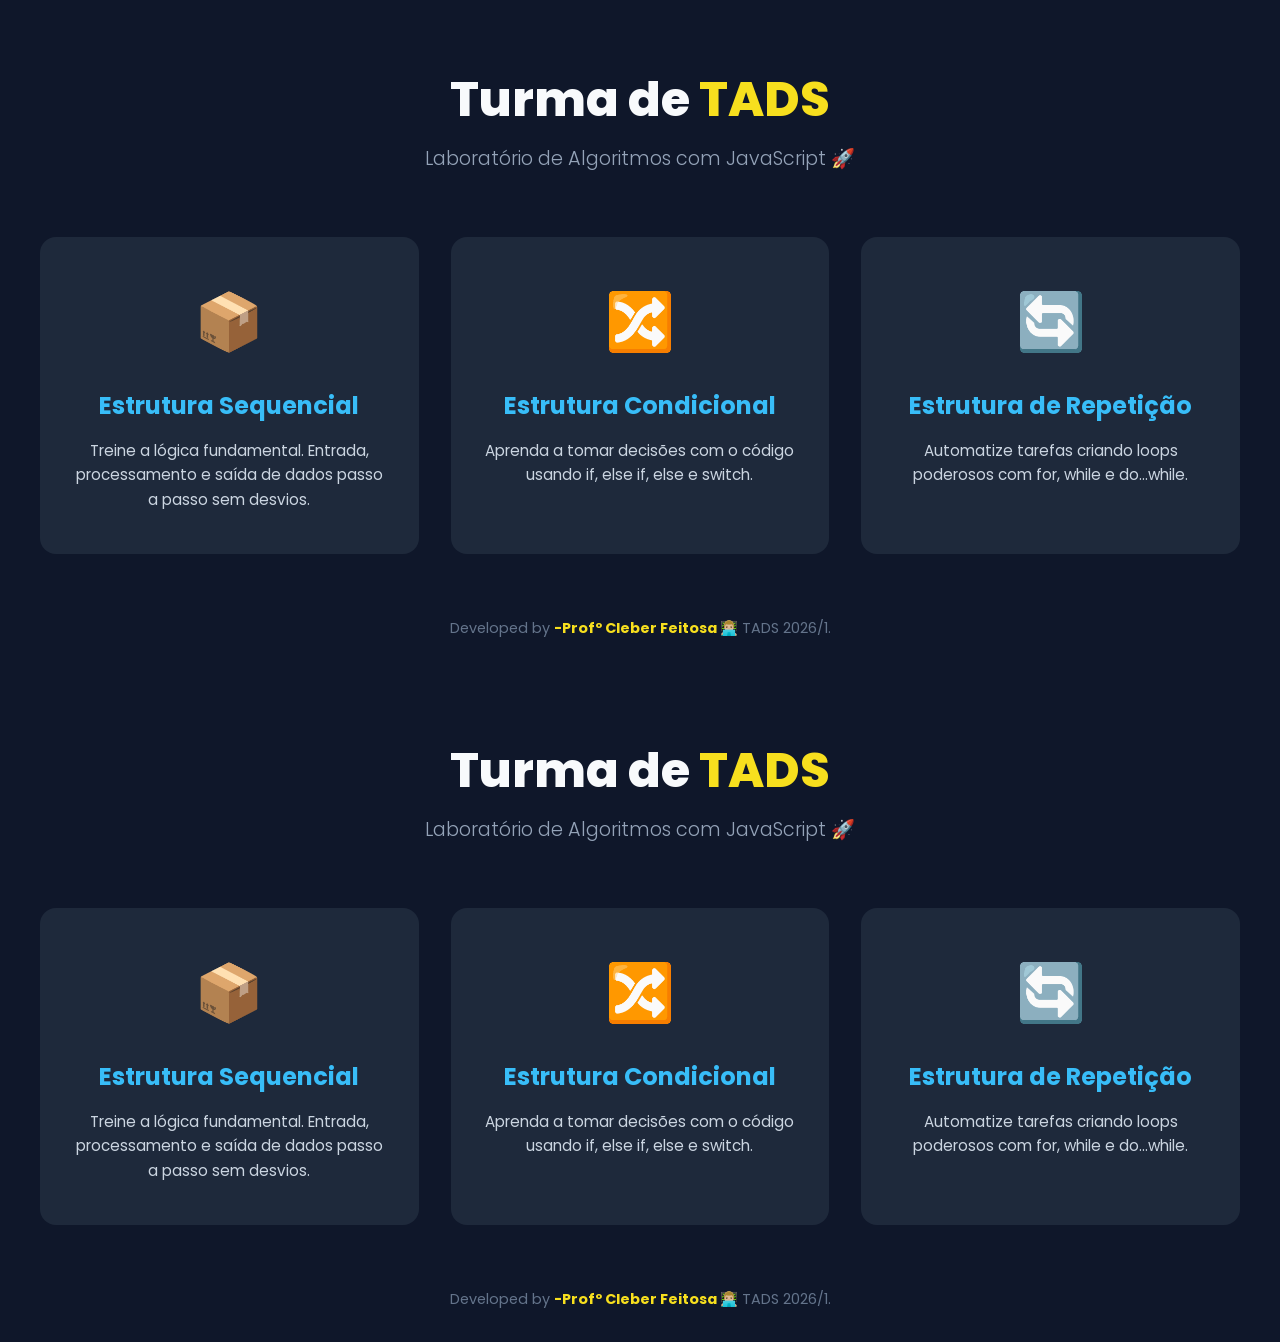
==== TADS2026/index.html @ 4409d75a "Pasta adicionada" ====
<!DOCTYPE html>
<html lang="pt-BR">
<head>
    <meta charset="UTF-8">
    <meta name="viewport" content="width=device-width, initial-scale=1.0">
    <title>TADS | Desafios JavaScript</title>
    <link href="<!DOCTYPE html>
<html lang="pt-BR">
<head>
    <meta charset="UTF-8">
    <meta name="viewport" content="width=device-width, initial-scale=1.0">
    <title>TADS | Desafios JavaScript</title>
    <link href="https://fonts.googleapis.com/css2?family=Poppins:wght@300;400;600;800&display=swap" rel="stylesheet">
    <link rel="stylesheet" href="style.css">
</head>
<body>

    <header>
        <h1>Turma de <span>TADS</span></h1>
        <p>Laboratório de Algoritmos com JavaScript 🚀</p>
    </header>

    <main>
        <div class="container">
            <a href="sequencial/sequencial.html" class="card">
                <div class="icon">📦</div>
                <h2>Estrutura Sequencial</h2>
                <p>Treine a lógica fundamental. Entrada, processamento e saída de dados passo a passo sem desvios.</p>
            </a>

            <a href="condicional.html" class="card">
                <div class="icon">🔀</div>
                <h2>Estrutura Condicional</h2>
                <p>Aprenda a tomar decisões com o código usando if, else if, else e switch.</p>
            </a>

            <a href="repeticao.html" class="card">
                <div class="icon">🔄</div>
                <h2>Estrutura de Repetição</h2>
                <p>Automatize tarefas criando loops poderosos com for, while e do...while.</p>
            </a>
        </div>
    </main>

    <footer>
        <!-- <p>Desenvolvido com <strong>JavaScript</strong> para os discentes de TADS.</p> -->
        <p>Developed by <strong>-Profº Cleber Feitosa 👨🏼‍💻</strong> TADS 2026/1.</p>
    </footer>

</body>
</html>
    <link rel="stylesheet" href="style.css">
</head>
<body>

    <header>
        <h1>Turma de <span>TADS</span></h1>
        <p>Laboratório de Algoritmos com JavaScript 🚀</p>
    </header>

    <main>
        <div class="container">
            <a href="sequencial/sequencial.html" class="card">
                <div class="icon">📦</div>
                <h2>Estrutura Sequencial</h2>
                <p>Treine a lógica fundamental. Entrada, processamento e saída de dados passo a passo sem desvios.</p>
            </a>

            <a href="condicional.html" class="card">
                <div class="icon">🔀</div>
                <h2>Estrutura Condicional</h2>
                <p>Aprenda a tomar decisões com o código usando if, else if, else e switch.</p>
            </a>

            <a href="repeticao.html" class="card">
                <div class="icon">🔄</div>
                <h2>Estrutura de Repetição</h2>
                <p>Automatize tarefas criando loops poderosos com for, while e do...while.</p>
            </a>
        </div>
    </main>

    <footer>
        <!-- <p>Desenvolvido com <strong>JavaScript</strong> para os discentes de TADS.</p> -->
        <p>Developed by <strong>-Profº Cleber Feitosa 👨🏼‍💻</strong> TADS 2026/1.</p>
    </footer>

</body>
</html>
---- TADS2026/style.css ----
/* 1. Reset e Configurações Globais */
* {
    margin: 0;
    padding: 0;
    box-sizing: border-box;
    font-family: 'Poppins', sans-serif;
}

/* 2. Variáveis de Cores (Paleta Dark Mode) */
:root {
    --bg-color: #0f172a;
    --card-bg: #1e293b;
    --text-color: #f8fafc;
    --js-yellow: #f7df1e;
    --accent-blue: #38bdf8;
}

/* 3. Estilo do Corpo da Página */
body {
    background-color: var(--bg-color);
    color: var(--text-color);
    display: flex;
    flex-direction: column;
    min-height: 100vh;
}

/* 4. Cabeçalho */
header {
    text-align: center;
    padding: 4rem 2rem 2rem;
    animation: fadeInDown 1s ease;
}

header h1 { font-size: 3rem; font-weight: 800; margin-bottom: 0.5rem; }
header h1 span { color: var(--js-yellow); }
header p { font-size: 1.2rem; color: #94a3b8; font-weight: 300; }

/* 5. Área Principal e Grid */
main {
    flex: 1;
    display: flex;
    justify-content: center;
    align-items: center;
    padding: 2rem;
}

.container {
    display: grid;
    grid-template-columns: repeat(auto-fit, minmax(300px, 1fr));
    gap: 2rem;
    max-width: 1200px;
    width: 100%;
}

/* 6. Os Cards de Exercícios */
.card {
    background-color: var(--card-bg);
    border-radius: 16px;
    padding: 2.5rem 2rem;
    text-align: center;
    text-decoration: none;
    color: var(--text-color);
    transition: all 0.3s ease;
    position: relative;
    overflow: hidden;
    border: 2px solid transparent;
    animation: fadeInUp 1s ease;
}

.icon { font-size: 3.5rem; margin-bottom: 1.5rem; }
.card h2 { font-size: 1.5rem; margin-bottom: 1rem; color: var(--accent-blue); }
.card p { font-size: 0.95rem; color: #cbd5e1; line-height: 1.6; }

/* 7. Efeitos de Interação (Hover) */
.card::before {
    content: '';
    position: absolute;
    top: 0; left: 0;
    width: 100%; height: 4px;
    background-color: var(--js-yellow);
    transform: scaleX(0);
    transition: transform 0.3s ease;
    transform-origin: left;
}

.card:hover {
    transform: translateY(-10px);
    border-color: rgba(247, 223, 30, 0.3);
    box-shadow: 0 15px 30px rgba(0, 0, 0, 0.4), 0 0 20px rgba(247, 223, 30, 0.1);
}

.card:hover::before { transform: scaleX(1); }

/* 8. Rodapé */
footer { text-align: center; padding: 2rem; color: #64748b; font-size: 0.9rem; }
footer strong { color: var(--js-yellow); }

/* 9. Animações de Entrada */
@keyframes fadeInDown {
    from { opacity: 0; transform: translateY(-30px); }
    to { opacity: 1; transform: translateY(0); }
}

@keyframes fadeInUp {
    from { opacity: 0; transform: translateY(30px); }
    to { opacity: 1; transform: translateY(0); }
}

.card:nth-child(1) { animation-delay: 0.1s; animation-fill-mode: both; }
.card:nth-child(2) { animation-delay: 0.3s; animation-fill-mode: both; }
.card:nth-child(3) { animation-delay: 0.5s; animation-fill-mode: both; }
---- TADS2026/style.css ----
/* 1. Reset e Configurações Globais */
* {
    margin: 0;
    padding: 0;
    box-sizing: border-box;
    font-family: 'Poppins', sans-serif;
}

/* 2. Variáveis de Cores (Paleta Dark Mode) */
:root {
    --bg-color: #0f172a;
    --card-bg: #1e293b;
    --text-color: #f8fafc;
    --js-yellow: #f7df1e;
    --accent-blue: #38bdf8;
}

/* 3. Estilo do Corpo da Página */
body {
    background-color: var(--bg-color);
    color: var(--text-color);
    display: flex;
    flex-direction: column;
    min-height: 100vh;
}

/* 4. Cabeçalho */
header {
    text-align: center;
    padding: 4rem 2rem 2rem;
    animation: fadeInDown 1s ease;
}

header h1 { font-size: 3rem; font-weight: 800; margin-bottom: 0.5rem; }
header h1 span { color: var(--js-yellow); }
header p { font-size: 1.2rem; color: #94a3b8; font-weight: 300; }

/* 5. Área Principal e Grid */
main {
    flex: 1;
    display: flex;
    justify-content: center;
    align-items: center;
    padding: 2rem;
}

.container {
    display: grid;
    grid-template-columns: repeat(auto-fit, minmax(300px, 1fr));
    gap: 2rem;
    max-width: 1200px;
    width: 100%;
}

/* 6. Os Cards de Exercícios */
.card {
    background-color: var(--card-bg);
    border-radius: 16px;
    padding: 2.5rem 2rem;
    text-align: center;
    text-decoration: none;
    color: var(--text-color);
    transition: all 0.3s ease;
    position: relative;
    overflow: hidden;
    border: 2px solid transparent;
    animation: fadeInUp 1s ease;
}

.icon { font-size: 3.5rem; margin-bottom: 1.5rem; }
.card h2 { font-size: 1.5rem; margin-bottom: 1rem; color: var(--accent-blue); }
.card p { font-size: 0.95rem; color: #cbd5e1; line-height: 1.6; }

/* 7. Efeitos de Interação (Hover) */
.card::before {
    content: '';
    position: absolute;
    top: 0; left: 0;
    width: 100%; height: 4px;
    background-color: var(--js-yellow);
    transform: scaleX(0);
    transition: transform 0.3s ease;
    transform-origin: left;
}

.card:hover {
    transform: translateY(-10px);
    border-color: rgba(247, 223, 30, 0.3);
    box-shadow: 0 15px 30px rgba(0, 0, 0, 0.4), 0 0 20px rgba(247, 223, 30, 0.1);
}

.card:hover::before { transform: scaleX(1); }

/* 8. Rodapé */
footer { text-align: center; padding: 2rem; color: #64748b; font-size: 0.9rem; }
footer strong { color: var(--js-yellow); }

/* 9. Animações de Entrada */
@keyframes fadeInDown {
    from { opacity: 0; transform: translateY(-30px); }
    to { opacity: 1; transform: translateY(0); }
}

@keyframes fadeInUp {
    from { opacity: 0; transform: translateY(30px); }
    to { opacity: 1; transform: translateY(0); }
}

.card:nth-child(1) { animation-delay: 0.1s; animation-fill-mode: both; }
.card:nth-child(2) { animation-delay: 0.3s; animation-fill-mode: both; }
.card:nth-child(3) { animation-delay: 0.5s; animation-fill-mode: both; }
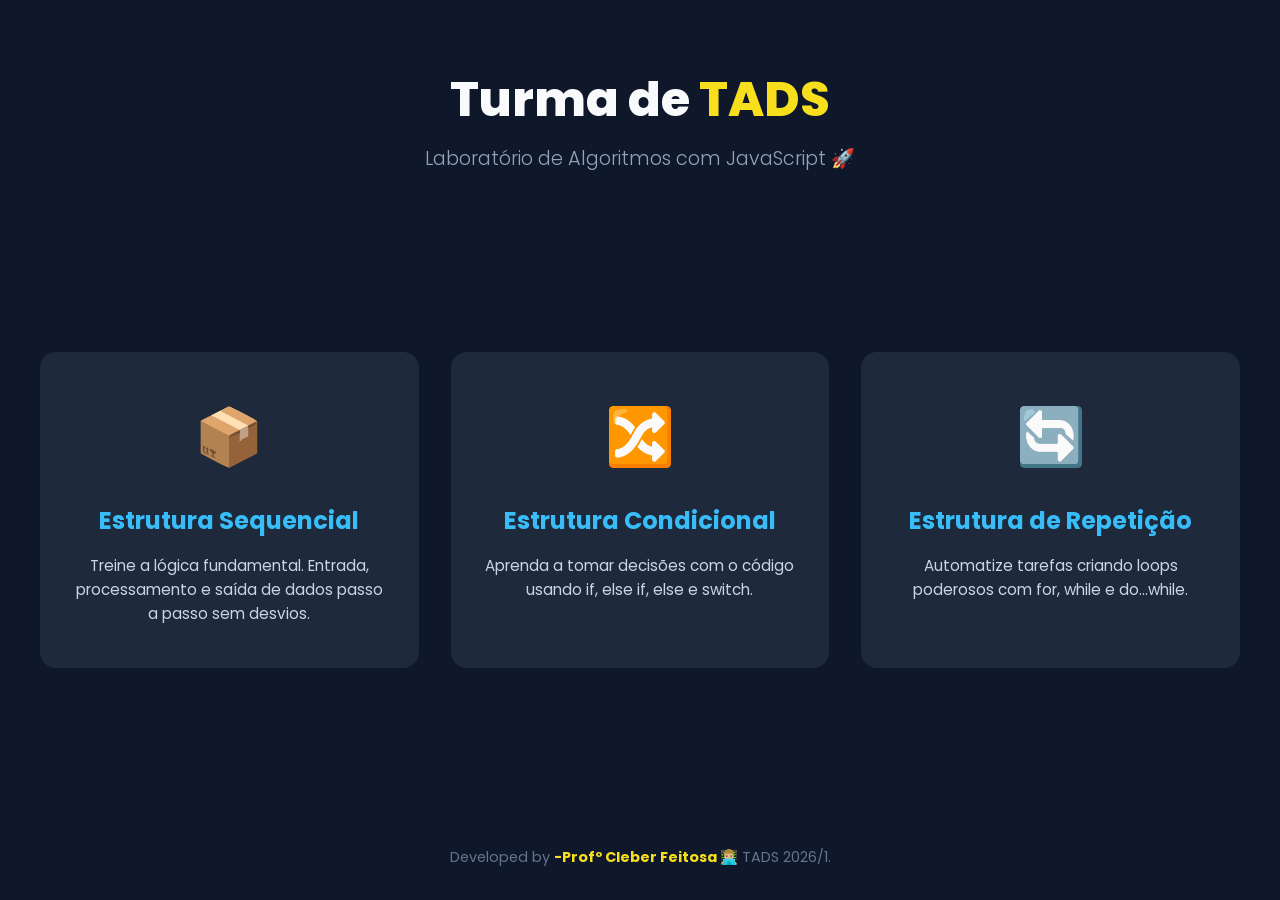
==== commit d952d5ac: "Add files via upload" ====
--- a/TADS2026/index.html
+++ b/TADS2026/index.html
@@ -53,37 +53,5 @@
 </head>
 <body>
 
-    <header>
-        <h1>Turma de <span>TADS</span></h1>
-        <p>Laboratório de Algoritmos com JavaScript 🚀</p>
-    </header>
-
-    <main>
-        <div class="container">
-            <a href="sequencial/sequencial.html" class="card">
-                <div class="icon">📦</div>
-                <h2>Estrutura Sequencial</h2>
-                <p>Treine a lógica fundamental. Entrada, processamento e saída de dados passo a passo sem desvios.</p>
-            </a>
-
-            <a href="condicional.html" class="card">
-                <div class="icon">🔀</div>
-                <h2>Estrutura Condicional</h2>
-                <p>Aprenda a tomar decisões com o código usando if, else if, else e switch.</p>
-            </a>
-
-            <a href="repeticao.html" class="card">
-                <div class="icon">🔄</div>
-                <h2>Estrutura de Repetição</h2>
-                <p>Automatize tarefas criando loops poderosos com for, while e do...while.</p>
-            </a>
-        </div>
-    </main>
-
-    <footer>
-        <!-- <p>Desenvolvido com <strong>JavaScript</strong> para os discentes de TADS.</p> -->
-        <p>Developed by <strong>-Profº Cleber Feitosa 👨🏼‍💻</strong> TADS 2026/1.</p>
-    </footer>
-
-</body>
-</html>+ 
+    
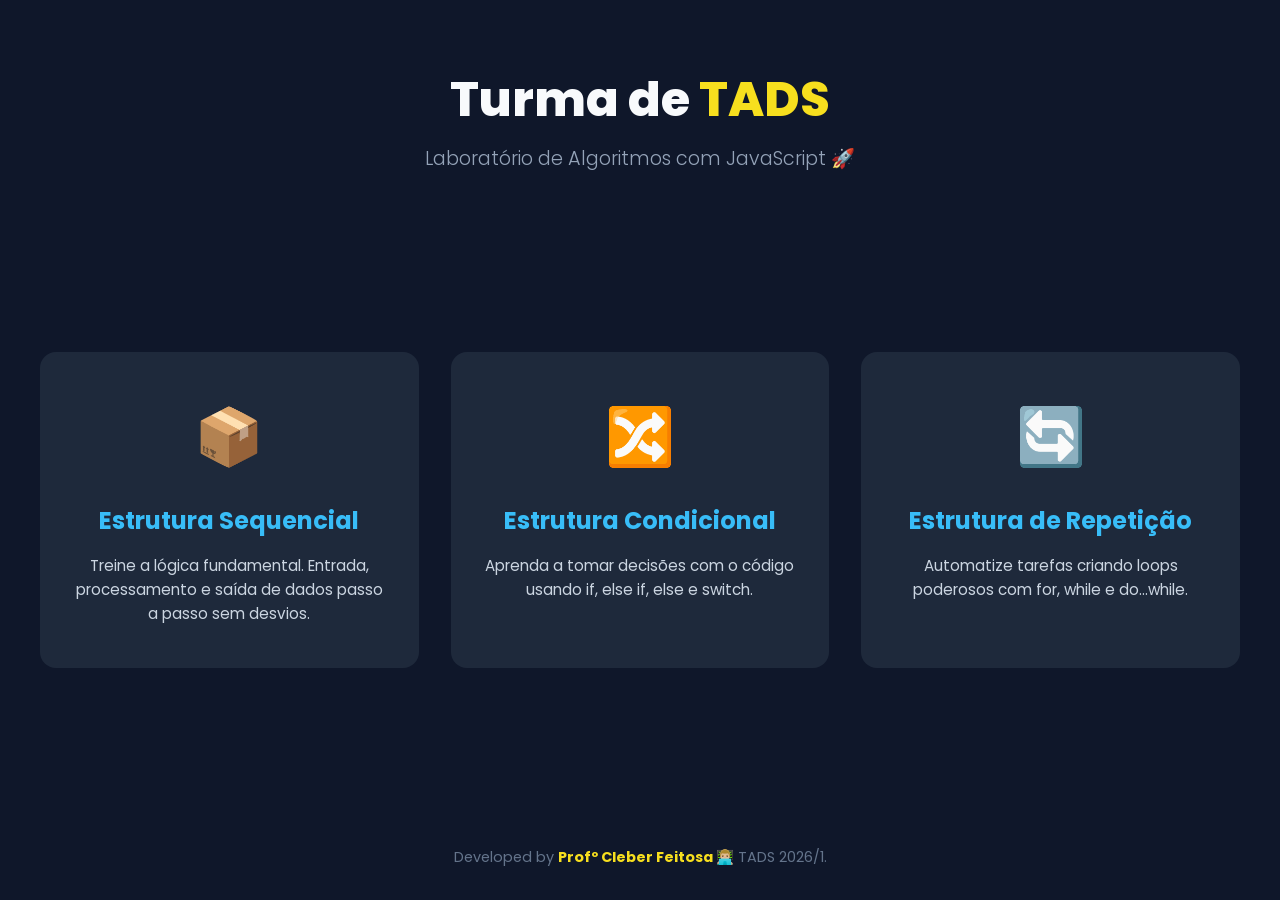
==== commit f0db4af0: "Sequencial" ====
--- a/TADS2026/index.html
+++ b/TADS2026/index.html
@@ -4,7 +4,7 @@
     <meta charset="UTF-8">
     <meta name="viewport" content="width=device-width, initial-scale=1.0">
     <title>TADS | Desafios JavaScript</title>
-    <link href="<!DOCTYPE html>
+    <link href=<!DOCTYPE html>
 <html lang="pt-BR">
 <head>
     <meta charset="UTF-8">
@@ -44,7 +44,7 @@
 
     <footer>
         <!-- <p>Desenvolvido com <strong>JavaScript</strong> para os discentes de TADS.</p> -->
-        <p>Developed by <strong>-Profº Cleber Feitosa 👨🏼‍💻</strong> TADS 2026/1.</p>
+        <p>Developed by <strong>Profº Cleber Feitosa 👨🏼‍💻</strong> TADS 2026/1.</p>
     </footer>
 
 </body>
@@ -52,6 +52,3 @@
     <link rel="stylesheet" href="style.css">
 </head>
 <body>
-
- 
-    
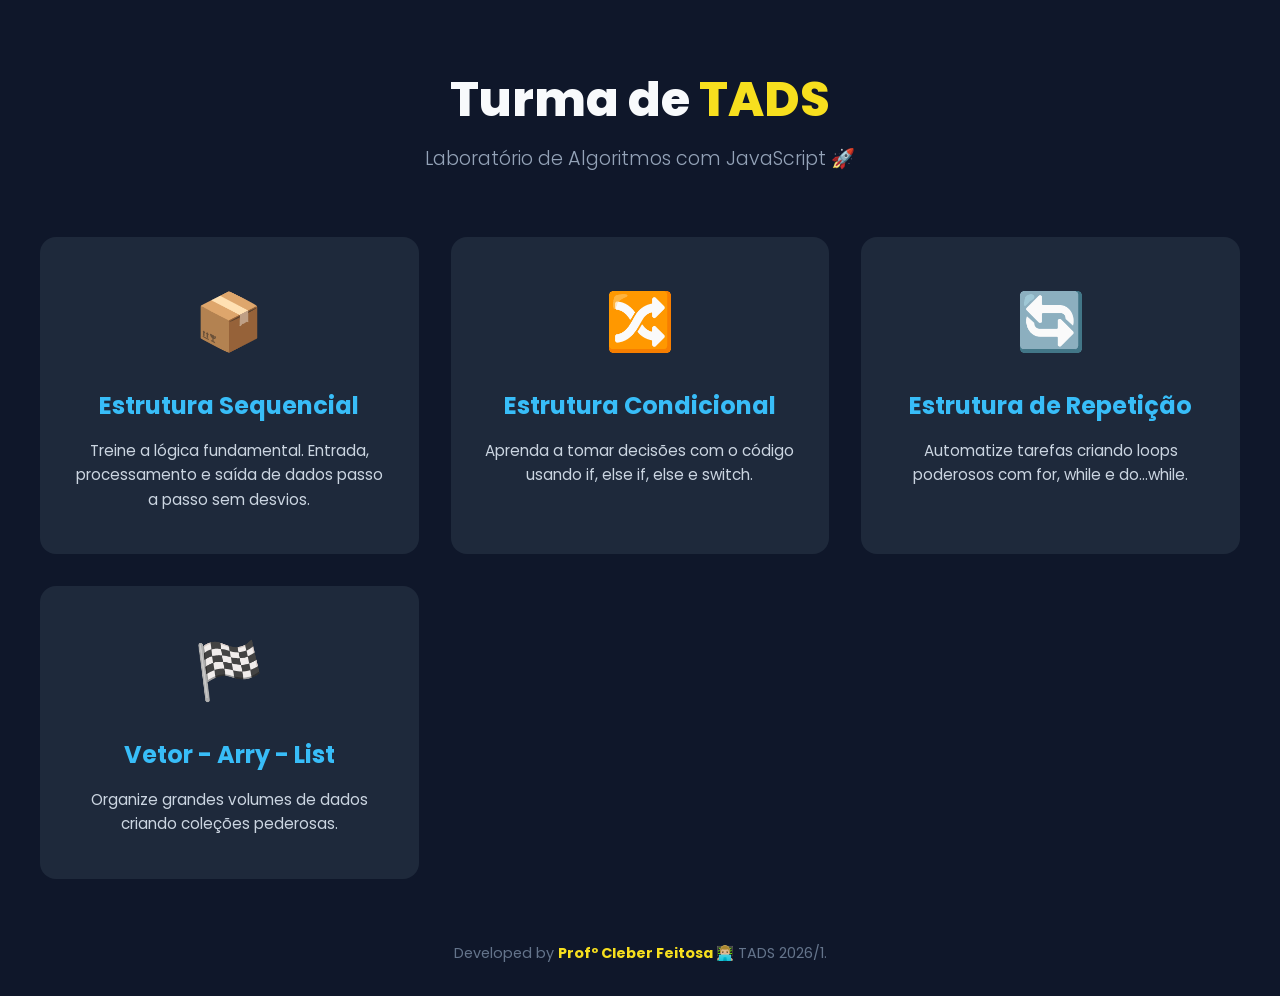
==== commit adf3fc52: "Add files via upload Vetores" ====
--- a/TADS2026/index.html
+++ b/TADS2026/index.html
@@ -1,11 +1,6 @@
 <!DOCTYPE html>
-<html lang="pt-BR">
-<head>
-    <meta charset="UTF-8">
-    <meta name="viewport" content="width=device-width, initial-scale=1.0">
-    <title>TADS | Desafios JavaScript</title>
-    <link href=<!DOCTYPE html>
-<html lang="pt-BR">
+
+<html>
 <head>
     <meta charset="UTF-8">
     <meta name="viewport" content="width=device-width, initial-scale=1.0">
@@ -28,7 +23,7 @@
                 <p>Treine a lógica fundamental. Entrada, processamento e saída de dados passo a passo sem desvios.</p>
             </a>
 
-            <a href="condicional.html" class="card">
+            <a href="condicional/condicional.html" class="card">
                 <div class="icon">🔀</div>
                 <h2>Estrutura Condicional</h2>
                 <p>Aprenda a tomar decisões com o código usando if, else if, else e switch.</p>
@@ -38,6 +33,12 @@
                 <div class="icon">🔄</div>
                 <h2>Estrutura de Repetição</h2>
                 <p>Automatize tarefas criando loops poderosos com for, while e do...while.</p>
+            </a>
+
+            <a href="vetor/vetor.html" class="card">
+                <div class="icon">🏁</div>
+                <h2>Vetor - Arry - List</h2>
+                <p>Organize grandes volumes de dados criando coleções pederosas.</p>
             </a>
         </div>
     </main>
@@ -51,4 +52,4 @@
 </html>
     <link rel="stylesheet" href="style.css">
 </head>
-<body>
+<body>
